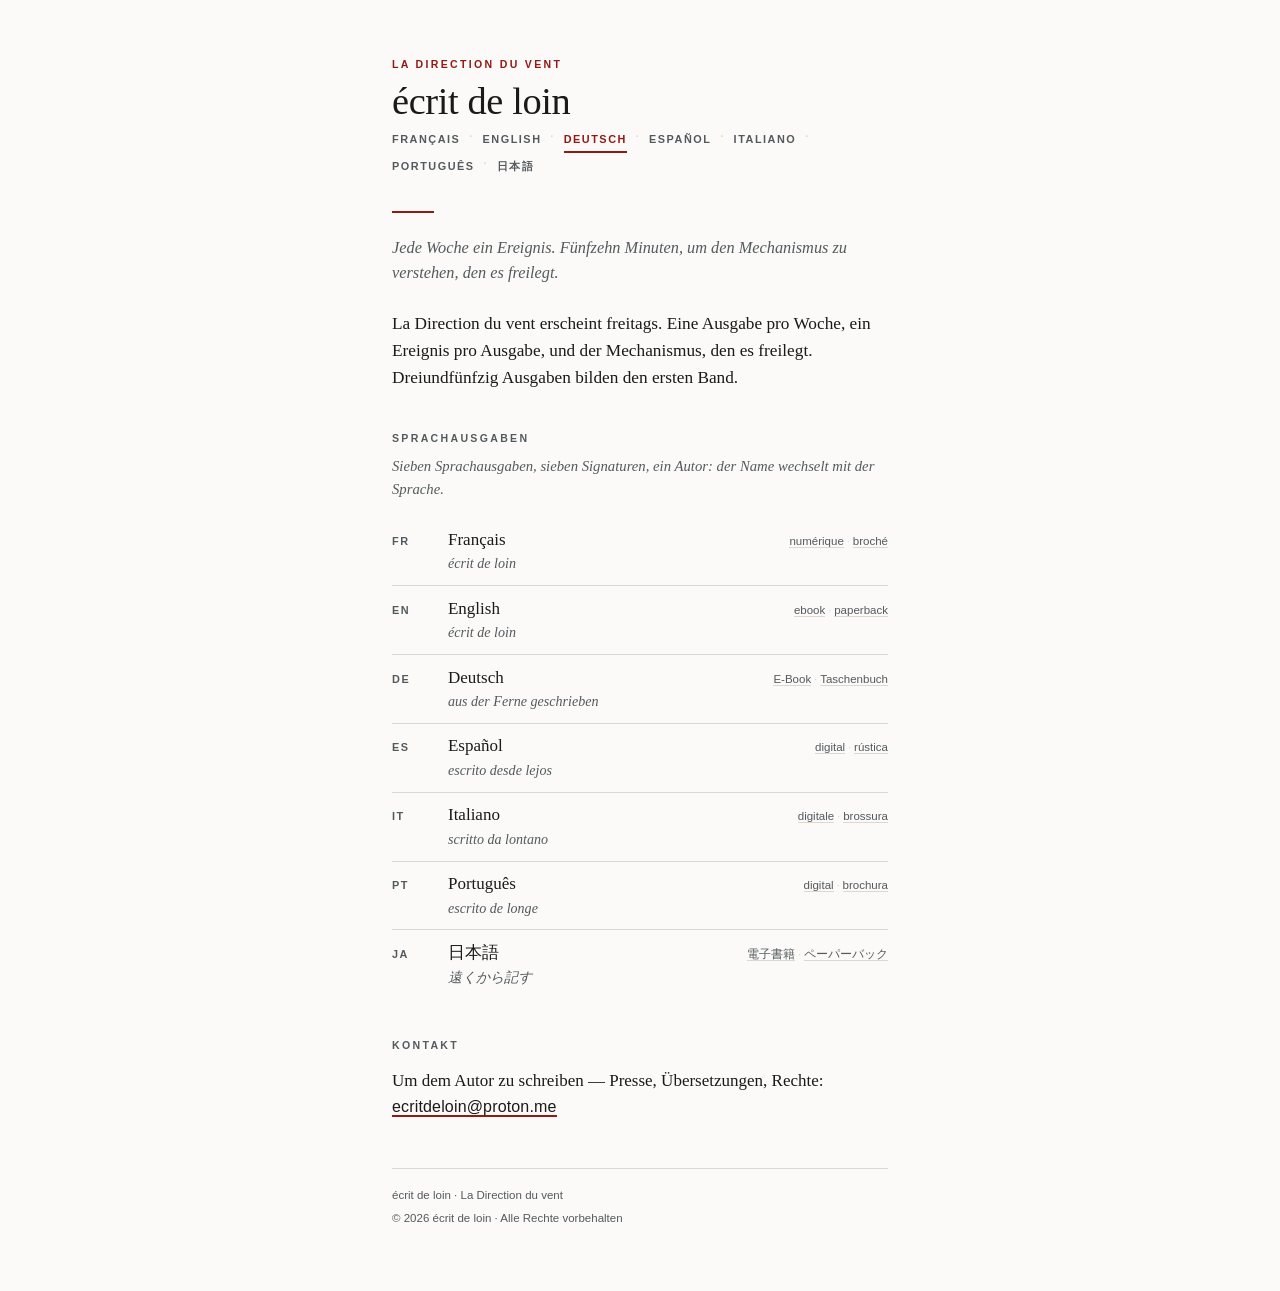
==== de/index.html @ 3b842571 "La page allemande Co-Authored-By: Claude Opus 5 <noreply@anthropic.com>" ====
<!doctype html>
<html lang="de">
<head>
<meta charset="utf-8">
<meta name="viewport" content="width=device-width,initial-scale=1">
<title>Jede Woche ein Ereignis — La Direction du vent</title>
<meta name="description" content="Fünfzehn Minuten, um den Mechanismus zu verstehen, den es freilegt. Eine Ausgabe pro Woche, freitags. Dreiundfünfzig Ausgaben bilden den ersten Band, in sieben Sprachen.">
<link rel="canonical" href="https://ecritdeloin.github.io/de/">
<link rel="alternate" hreflang="x-default" href="https://ecritdeloin.github.io/">
<link rel="alternate" hreflang="fr" href="https://ecritdeloin.github.io/fr/">
<link rel="alternate" hreflang="en" href="https://ecritdeloin.github.io/en/">
<link rel="alternate" hreflang="de" href="https://ecritdeloin.github.io/de/">
<link rel="alternate" hreflang="es" href="https://ecritdeloin.github.io/es/">
<link rel="alternate" hreflang="it" href="https://ecritdeloin.github.io/it/">
<link rel="alternate" hreflang="pt" href="https://ecritdeloin.github.io/pt/">
<link rel="alternate" hreflang="ja" href="https://ecritdeloin.github.io/ja/">
<link rel="icon" type="image/png" href="https://ecritdeloin.github.io/logo.png">
<meta property="og:type" content="website">
<meta property="og:site_name" content="La Direction du vent">
<meta property="og:title" content="Jede Woche ein Ereignis — La Direction du vent">
<meta property="og:description" content="Fünfzehn Minuten, um den Mechanismus zu verstehen, den es freilegt. Eine Ausgabe pro Woche, freitags. Dreiundfünfzig Ausgaben bilden den ersten Band, in sieben Sprachen.">
<meta property="og:url" content="https://ecritdeloin.github.io/de/">
<meta property="og:locale" content="de_DE">
<meta property="og:locale:alternate" content="fr_FR">
<meta property="og:locale:alternate" content="en_GB">
<meta property="og:locale:alternate" content="es_ES">
<meta property="og:locale:alternate" content="it_IT">
<meta property="og:locale:alternate" content="pt_PT">
<meta property="og:locale:alternate" content="ja_JP">
<meta property="og:image" content="https://ecritdeloin.github.io/logo.png">
<meta name="twitter:card" content="summary">
<meta name="twitter:title" content="Jede Woche ein Ereignis — La Direction du vent">
<meta name="twitter:description" content="Fünfzehn Minuten, um den Mechanismus zu verstehen, den es freilegt. Eine Ausgabe pro Woche, freitags. Dreiundfünfzig Ausgaben bilden den ersten Band, in sieben Sprachen.">
<meta name="twitter:image" content="https://ecritdeloin.github.io/logo.png">
<style>
  :root{
    --paper:#fbfaf8; --ink:#1a1a1a; --steel:#535a5e;
    --cayenne:#941914; --rule:#dcd7d1;
    --serif:"Iowan Old Style","Palatino Linotype",Palatino,Georgia,"Times New Roman",serif;
    --sans:"Helvetica Neue",Helvetica,Arial,sans-serif;
  }
  *{box-sizing:border-box}
  body{
    margin:0; background:var(--paper); color:var(--ink);
    font-family:var(--serif); font-size:17px; line-height:1.55;
    -webkit-font-smoothing:antialiased;
  }
  .sheet{max-width:34rem; margin:0 auto; padding:3.5rem 1.5rem 4rem}

  .rub{
    font-family:var(--sans); font-size:.66rem; font-weight:600;
    letter-spacing:.22em; text-transform:uppercase; color:var(--cayenne);
    margin:0 0 .5rem;
  }
  h1{
    font-family:var(--serif); font-weight:400; font-size:2.4rem; line-height:1.1;
    margin:0 0 .35rem; letter-spacing:-.01em;
  }
  .sub{
    font-style:italic; color:var(--steel); margin:0 0 1.6rem; font-size:1.02rem;
  }
  hr{border:0; border-top:1px solid var(--rule); margin:1.8rem 0}
  .keyline{border:0; border-top:2px solid var(--cayenne); width:2.6rem; margin:1.4rem 0}

  p{margin:0 0 1rem}
  .lede{font-size:1.08rem}

  h2{
    font-family:var(--sans); font-size:.66rem; font-weight:600;
    letter-spacing:.22em; text-transform:uppercase; color:var(--steel);
    margin:2.4rem 0 .9rem;
  }

  /* — sélecteur de langue — */
  .picker{
    display:flex; flex-wrap:wrap; gap:.1rem .55rem;
    font-family:var(--sans); font-size:.68rem; font-weight:600;
    letter-spacing:.14em; text-transform:uppercase;
    margin:0 0 1.9rem;
  }
  .picker button{
    font:inherit; letter-spacing:inherit; text-transform:inherit;
    background:none; border:0; padding:.2rem 0; cursor:pointer;
    color:var(--steel); border-bottom:2px solid transparent;
  }
  .picker button:hover{color:var(--cayenne)}
  .picker button[aria-current="true"]{color:var(--cayenne); border-bottom-color:var(--cayenne)}
  .picker .sep{color:var(--rule)}

  /* pages statiques : le sélecteur est fait de liens, pas de boutons */
  .picker a{
    font:inherit; letter-spacing:inherit; text-transform:inherit;
    color:var(--steel); text-decoration:none;
    padding:.2rem 0; border-bottom:2px solid transparent;
  }
  .picker a:hover{color:var(--cayenne)}
  .picker .ici{
    color:var(--cayenne); border-bottom:2px solid var(--cayenne);
    padding:.2rem 0;
  }

  /* sans JS, les sept blocs restent visibles et lisibles */
  .say:not([hidden]) + .say:not([hidden]),
  .ct:not([hidden]) + .ct:not([hidden]){border-top:1px dotted var(--rule); padding-top:1.1rem; margin-top:1.1rem}

  /* — liste des éditions — */
  .nt{font-style:italic; color:var(--steel); font-size:.92rem; margin:-.35rem 0 1rem}
  ul.ed{list-style:none; margin:0; padding:0}
  ul.ed li{
    display:flex; gap:.9rem; align-items:baseline;
    padding:.62rem 0; border-bottom:1px solid var(--rule);
  }
  ul.ed li:last-child{border-bottom:0}
  .lang{
    font-family:var(--sans); font-size:.68rem; font-weight:600; letter-spacing:.14em;
    text-transform:uppercase; color:var(--steel); flex:0 0 2.6rem;
  }
  .ed-t{flex:1 1 auto}
  .ed-t .who{display:block; font-style:italic; color:var(--steel); font-size:.88rem}
  .fmt{font-family:var(--sans); font-size:.72rem; white-space:nowrap; color:var(--steel)}
  .fmt a{color:var(--steel); text-decoration:none; border-bottom:1px solid var(--rule)}
  .fmt a:hover{color:var(--cayenne); border-bottom-color:var(--cayenne)}
  .fmt .dot{padding:0 .18rem; color:var(--rule)}

  .mail{
    font-family:var(--sans); font-size:1rem; letter-spacing:.01em;
    color:var(--ink); text-decoration:none; border-bottom:2px solid var(--cayenne);
  }
  .mail:hover{color:var(--cayenne)}

  footer{
    margin-top:3rem; padding-top:1.1rem; border-top:1px solid var(--rule);
    font-family:var(--sans); font-size:.72rem; color:var(--steel);
  }
  footer .rights{display:block; margin-top:.3rem}

  @media (max-width:30rem){
    .sheet{padding:2.4rem 1.15rem 3rem}
    h1{font-size:2rem}
    ul.ed li{flex-wrap:wrap; gap:.35rem .9rem}
    .lang{flex-basis:100%}
    .fmt{flex-basis:100%}
  }
</style>
</head>
<body>
<div class="sheet">

  <p class="rub">La Direction du vent</p>
  <h1>écrit de loin</h1>

  <nav class="picker" aria-label="Sprache">
    <a href="https://ecritdeloin.github.io/fr/" lang="fr" hreflang="fr">Français</a><span class="sep">·</span><a href="https://ecritdeloin.github.io/en/" lang="en" hreflang="en">English</a><span class="sep">·</span><span class="ici" lang="de" aria-current="page">Deutsch</span><span class="sep">·</span><a href="https://ecritdeloin.github.io/es/" lang="es" hreflang="es">Español</a><span class="sep">·</span><a href="https://ecritdeloin.github.io/it/" lang="it" hreflang="it">Italiano</a><span class="sep">·</span><a href="https://ecritdeloin.github.io/pt/" lang="pt" hreflang="pt">Português</a><span class="sep">·</span><a href="https://ecritdeloin.github.io/ja/" lang="ja" hreflang="ja">日本語</a>
  </nav>

  <hr class="keyline">

  <div lang="de">
    <p class="sub">Jede Woche ein Ereignis. Fünfzehn Minuten, um den Mechanismus zu verstehen, den es freilegt.</p>
    <p class="lede">La Direction du vent erscheint freitags. Eine Ausgabe pro Woche, ein Ereignis pro Ausgabe, und der Mechanismus, den es freilegt. Dreiundfünfzig Ausgaben bilden den ersten Band.</p>
  </div>

  <h2 class="hd">Sprachausgaben</h2>

  <p class="nt" lang="de">Sieben Sprachausgaben, sieben Signaturen, ein Autor: der Name wechselt mit der Sprache.</p>

  <ul class="ed">
    <li>
      <span class="lang">FR</span>
      <span class="ed-t" lang="fr">Français<span class="who">écrit de loin</span></span>
      <span class="fmt" lang="fr"><a href="https://www.amazon.fr/dp/B0HHJQWG64">numérique</a><span class="dot">·</span><a href="https://www.amazon.fr/dp/B0HHJSZKZ5">broché</a></span>
    </li>
    <li>
      <span class="lang">EN</span>
      <span class="ed-t" lang="en">English<span class="who">écrit de loin</span></span>
      <span class="fmt" lang="en"><a href="https://www.amazon.com/dp/B0HHFZFDJ3">ebook</a><span class="dot">·</span><a href="https://www.amazon.com/dp/B0HHJ3MZLS">paperback</a></span>
    </li>
    <li>
      <span class="lang">DE</span>
      <span class="ed-t" lang="de">Deutsch<span class="who">aus der Ferne geschrieben</span></span>
      <span class="fmt" lang="de"><a href="https://www.amazon.de/dp/B0HHJSJW9L">E-Book</a><span class="dot">·</span><a href="https://www.amazon.de/dp/B0HHJXKGLG">Taschenbuch</a></span>
    </li>
    <li>
      <span class="lang">ES</span>
      <span class="ed-t" lang="es">Español<span class="who">escrito desde lejos</span></span>
      <span class="fmt" lang="es"><a href="https://www.amazon.es/dp/B0HHJVWYWV">digital</a><span class="dot">·</span><a href="https://www.amazon.es/dp/B0HHK5GX8Z">rústica</a></span>
    </li>
    <li>
      <span class="lang">IT</span>
      <span class="ed-t" lang="it">Italiano<span class="who">scritto da lontano</span></span>
      <span class="fmt" lang="it"><a href="https://www.amazon.it/dp/B0HHL5JHBM">digitale</a><span class="dot">·</span><a href="https://www.amazon.it/dp/B0HHKNQSZ2">brossura</a></span>
    </li>
    <li>
      <span class="lang">PT</span>
      <span class="ed-t" lang="pt">Português<span class="who">escrito de longe</span></span>
      <span class="fmt" lang="pt"><a href="https://www.amazon.com.br/dp/B0HHK7PK4W">digital</a><span class="dot">·</span><a href="https://www.amazon.com.br/dp/B0HHLD9Z6T">brochura</a></span>
    </li>
    <li>
      <span class="lang">JA</span>
      <span class="ed-t" lang="ja">日本語<span class="who">遠くから記す</span></span>
      <span class="fmt" lang="ja"><a href="https://www.amazon.co.jp/dp/B0HHNVQ7XV">電子書籍</a><span class="dot">·</span><a href="https://www.amazon.co.jp/dp/B0HHSJ1YGT">ペーパーバック</a></span>
    </li>
  </ul>

  <h2 class="hd">Kontakt</h2>

  <div lang="de"><p>Um dem Autor zu schreiben — Presse, Übersetzungen, Rechte:<br>
  <a class="mail" href="mailto:ecritdeloin@proton.me">ecritdeloin@proton.me</a></p></div>

  <footer>
    écrit de loin · La Direction du vent
    <span class="rights">© 2026 écrit de loin · Alle Rechte vorbehalten</span>
  </footer>

</div>
</body>
</html>
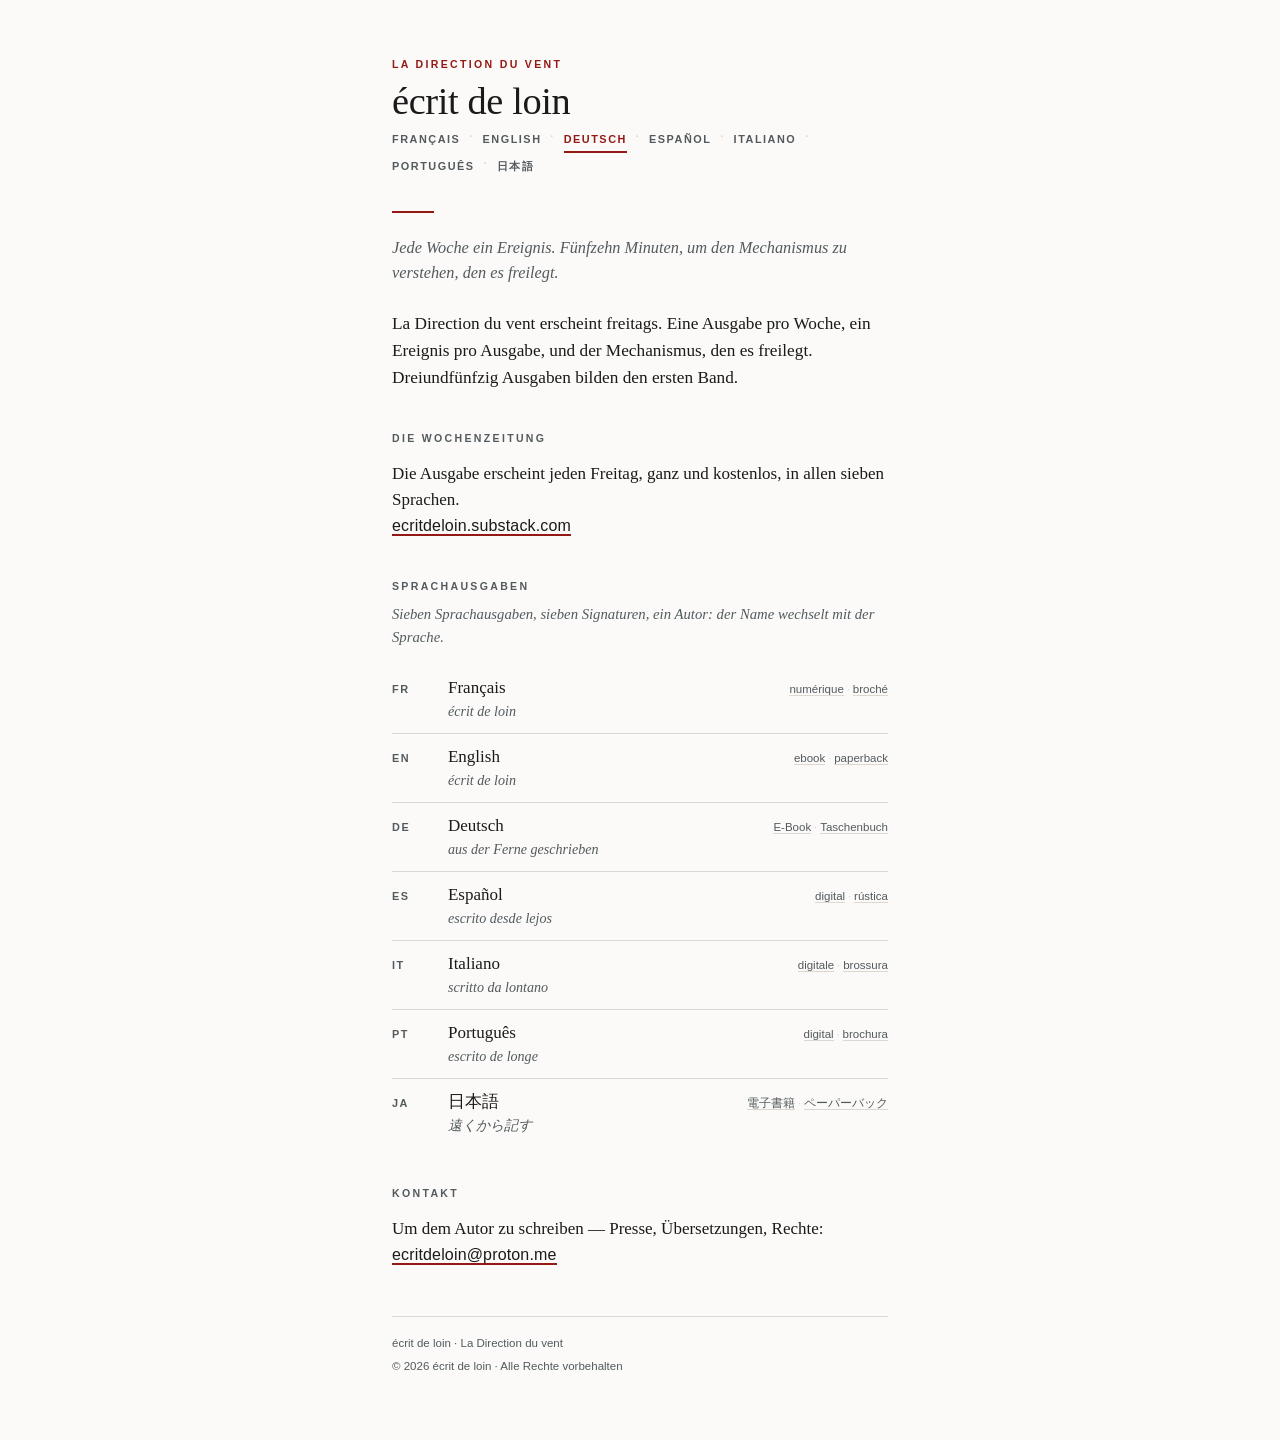
==== commit dcd44441: "Le site mène à l'hebdomadaire — de" ====
--- a/de/index.html
+++ b/de/index.html
@@ -160,6 +160,11 @@
     <p class="lede">La Direction du vent erscheint freitags. Eine Ausgabe pro Woche, ein Ereignis pro Ausgabe, und der Mechanismus, den es freilegt. Dreiundfünfzig Ausgaben bilden den ersten Band.</p>
   </div>
 
+  <h2 class="hd">Die Wochenzeitung</h2>
+
+  <div lang="de"><p>Die Ausgabe erscheint jeden Freitag, ganz und kostenlos, in allen sieben Sprachen.<br>
+  <a class="mail" href="https://ecritdeloin.substack.com">ecritdeloin.substack.com</a></p></div>
+
   <h2 class="hd">Sprachausgaben</h2>
 
   <p class="nt" lang="de">Sieben Sprachausgaben, sieben Signaturen, ein Autor: der Name wechselt mit der Sprache.</p>
